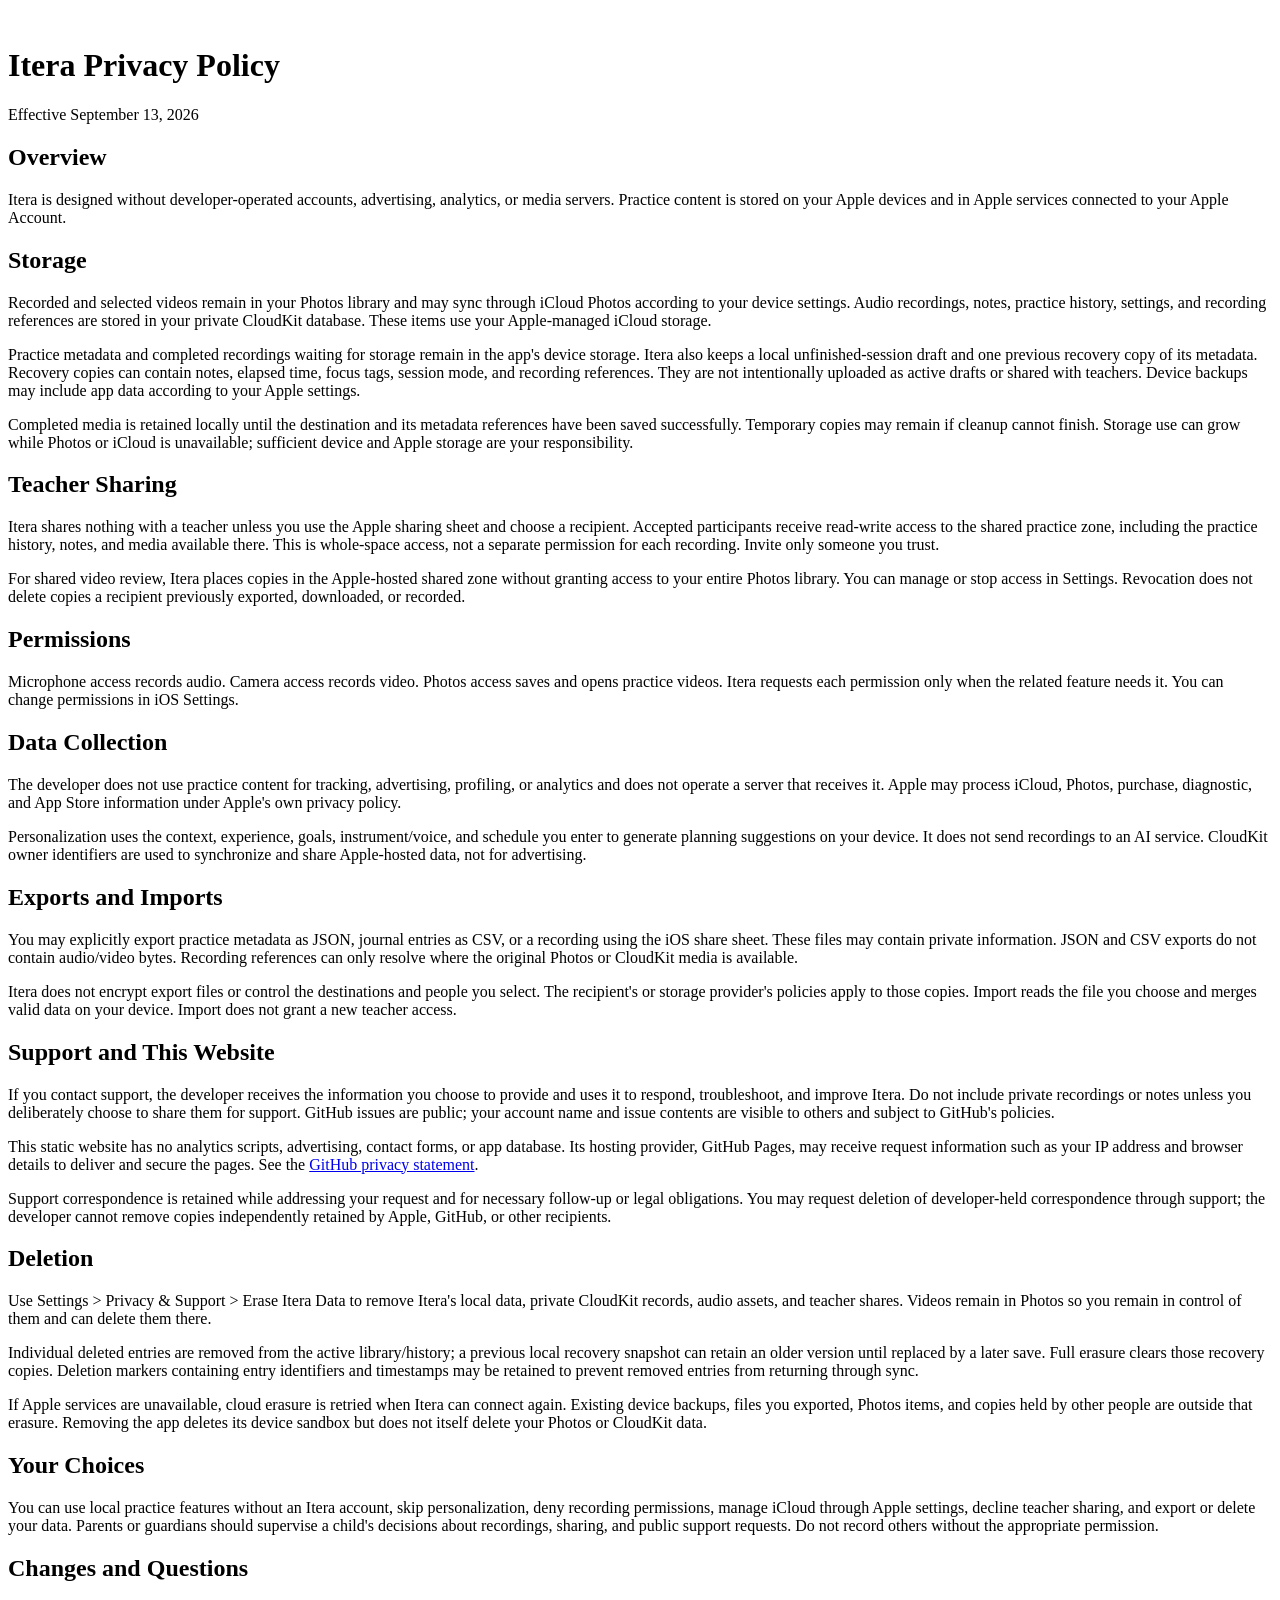
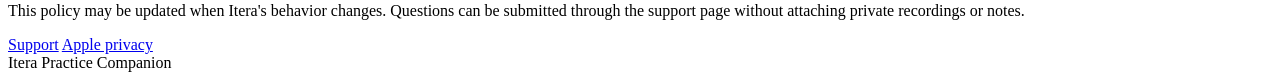
==== privacy.html @ e4d61f4f "Update Itera privacy.html" ====
<!doctype html>
<html lang="en">
<head>
  <meta charset="utf-8">
  <meta name="viewport" content="width=device-width, initial-scale=1">
  <title>Itera Privacy Policy</title>
  <meta name="description" content="How Itera handles practice notes, recordings, recovery drafts, exports, iCloud, and teacher sharing.">
  <link rel="stylesheet" href="styles.css">
</head>
<body>
  <header>
    <div class="brand">
      <img src="icon.png" alt="">
      <div>
        <h1>Itera Privacy Policy</h1>
        <p class="subtitle">Effective September 13, 2026</p>
      </div>
    </div>
  </header>
  <main>
    <section>
      <h2>Overview</h2>
      <p>Itera is designed without developer-operated accounts, advertising, analytics, or media servers. Practice content is stored on your Apple devices and in Apple services connected to your Apple Account.</p>
    </section>
    <section>
      <h2>Storage</h2>
      <p>Recorded and selected videos remain in your Photos library and may sync through iCloud Photos according to your device settings. Audio recordings, notes, practice history, settings, and recording references are stored in your private CloudKit database. These items use your Apple-managed iCloud storage.</p>
      <p>Practice metadata and completed recordings waiting for storage remain in the app's device storage. Itera also keeps a local unfinished-session draft and one previous recovery copy of its metadata. Recovery copies can contain notes, elapsed time, focus tags, session mode, and recording references. They are not intentionally uploaded as active drafts or shared with teachers. Device backups may include app data according to your Apple settings.</p>
      <p>Completed media is retained locally until the destination and its metadata references have been saved successfully. Temporary copies may remain if cleanup cannot finish. Storage use can grow while Photos or iCloud is unavailable; sufficient device and Apple storage are your responsibility.</p>
    </section>
    <section>
      <h2>Teacher Sharing</h2>
      <p>Itera shares nothing with a teacher unless you use the Apple sharing sheet and choose a recipient. Accepted participants receive read-write access to the shared practice zone, including the practice history, notes, and media available there. This is whole-space access, not a separate permission for each recording. Invite only someone you trust.</p>
      <p>For shared video review, Itera places copies in the Apple-hosted shared zone without granting access to your entire Photos library. You can manage or stop access in Settings. Revocation does not delete copies a recipient previously exported, downloaded, or recorded.</p>
    </section>
    <section>
      <h2>Permissions</h2>
      <p>Microphone access records audio. Camera access records video. Photos access saves and opens practice videos. Itera requests each permission only when the related feature needs it. You can change permissions in iOS Settings.</p>
    </section>
    <section>
      <h2>Data Collection</h2>
      <p>The developer does not use practice content for tracking, advertising, profiling, or analytics and does not operate a server that receives it. Apple may process iCloud, Photos, purchase, diagnostic, and App Store information under Apple's own privacy policy.</p>
      <p>Personalization uses the context, experience, goals, instrument/voice, and schedule you enter to generate planning suggestions on your device. It does not send recordings to an AI service. CloudKit owner identifiers are used to synchronize and share Apple-hosted data, not for advertising.</p>
    </section>
    <section>
      <h2>Exports and Imports</h2>
      <p>You may explicitly export practice metadata as JSON, journal entries as CSV, or a recording using the iOS share sheet. These files may contain private information. JSON and CSV exports do not contain audio/video bytes. Recording references can only resolve where the original Photos or CloudKit media is available.</p>
      <p>Itera does not encrypt export files or control the destinations and people you select. The recipient's or storage provider's policies apply to those copies. Import reads the file you choose and merges valid data on your device. Import does not grant a new teacher access.</p>
    </section>
    <section>
      <h2>Support and This Website</h2>
      <p>If you contact support, the developer receives the information you choose to provide and uses it to respond, troubleshoot, and improve Itera. Do not include private recordings or notes unless you deliberately choose to share them for support. GitHub issues are public; your account name and issue contents are visible to others and subject to GitHub's policies.</p>
      <p>This static website has no analytics scripts, advertising, contact forms, or app database. Its hosting provider, GitHub Pages, may receive request information such as your IP address and browser details to deliver and secure the pages. See the <a href="https://docs.github.com/en/site-policy/privacy-policies/github-general-privacy-statement">GitHub privacy statement</a>.</p>
      <p>Support correspondence is retained while addressing your request and for necessary follow-up or legal obligations. You may request deletion of developer-held correspondence through support; the developer cannot remove copies independently retained by Apple, GitHub, or other recipients.</p>
    </section>
    <section>
      <h2>Deletion</h2>
      <p>Use Settings &gt; Privacy &amp; Support &gt; Erase Itera Data to remove Itera's local data, private CloudKit records, audio assets, and teacher shares. Videos remain in Photos so you remain in control of them and can delete them there.</p>
      <p>Individual deleted entries are removed from the active library/history; a previous local recovery snapshot can retain an older version until replaced by a later save. Full erasure clears those recovery copies. Deletion markers containing entry identifiers and timestamps may be retained to prevent removed entries from returning through sync.</p>
      <p>If Apple services are unavailable, cloud erasure is retried when Itera can connect again. Existing device backups, files you exported, Photos items, and copies held by other people are outside that erasure. Removing the app deletes its device sandbox but does not itself delete your Photos or CloudKit data.</p>
    </section>
    <section>
      <h2>Your Choices</h2>
      <p>You can use local practice features without an Itera account, skip personalization, deny recording permissions, manage iCloud through Apple settings, decline teacher sharing, and export or delete your data. Parents or guardians should supervise a child's decisions about recordings, sharing, and public support requests. Do not record others without the appropriate permission.</p>
    </section>
    <section>
      <h2>Changes and Questions</h2>
      <p>This policy may be updated when Itera's behavior changes. Questions can be submitted through the support page without attaching private recordings or notes.</p>
      <div class="actions">
        <a href="./">Support</a>
        <a href="https://www.apple.com/legal/privacy/">Apple privacy</a>
      </div>
    </section>
  </main>
  <footer>Itera Practice Companion</footer>
</body>
</html>
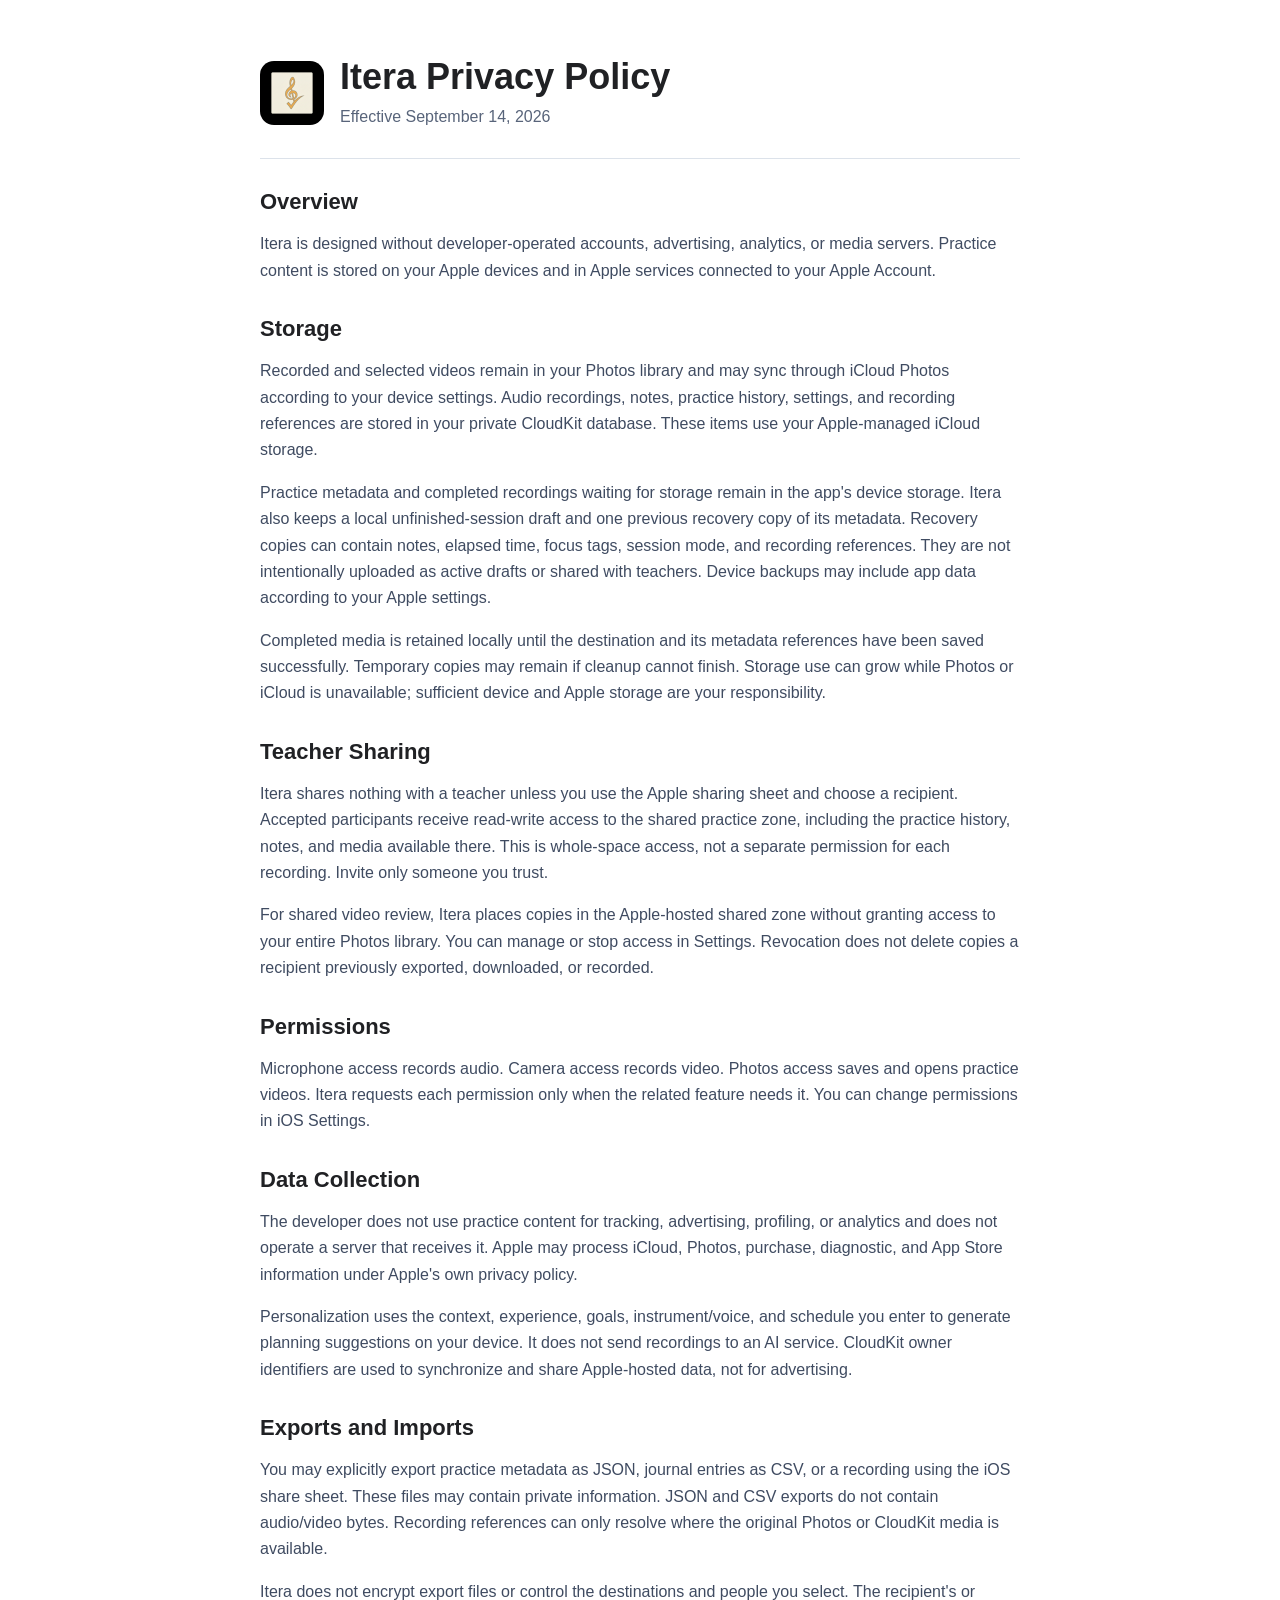
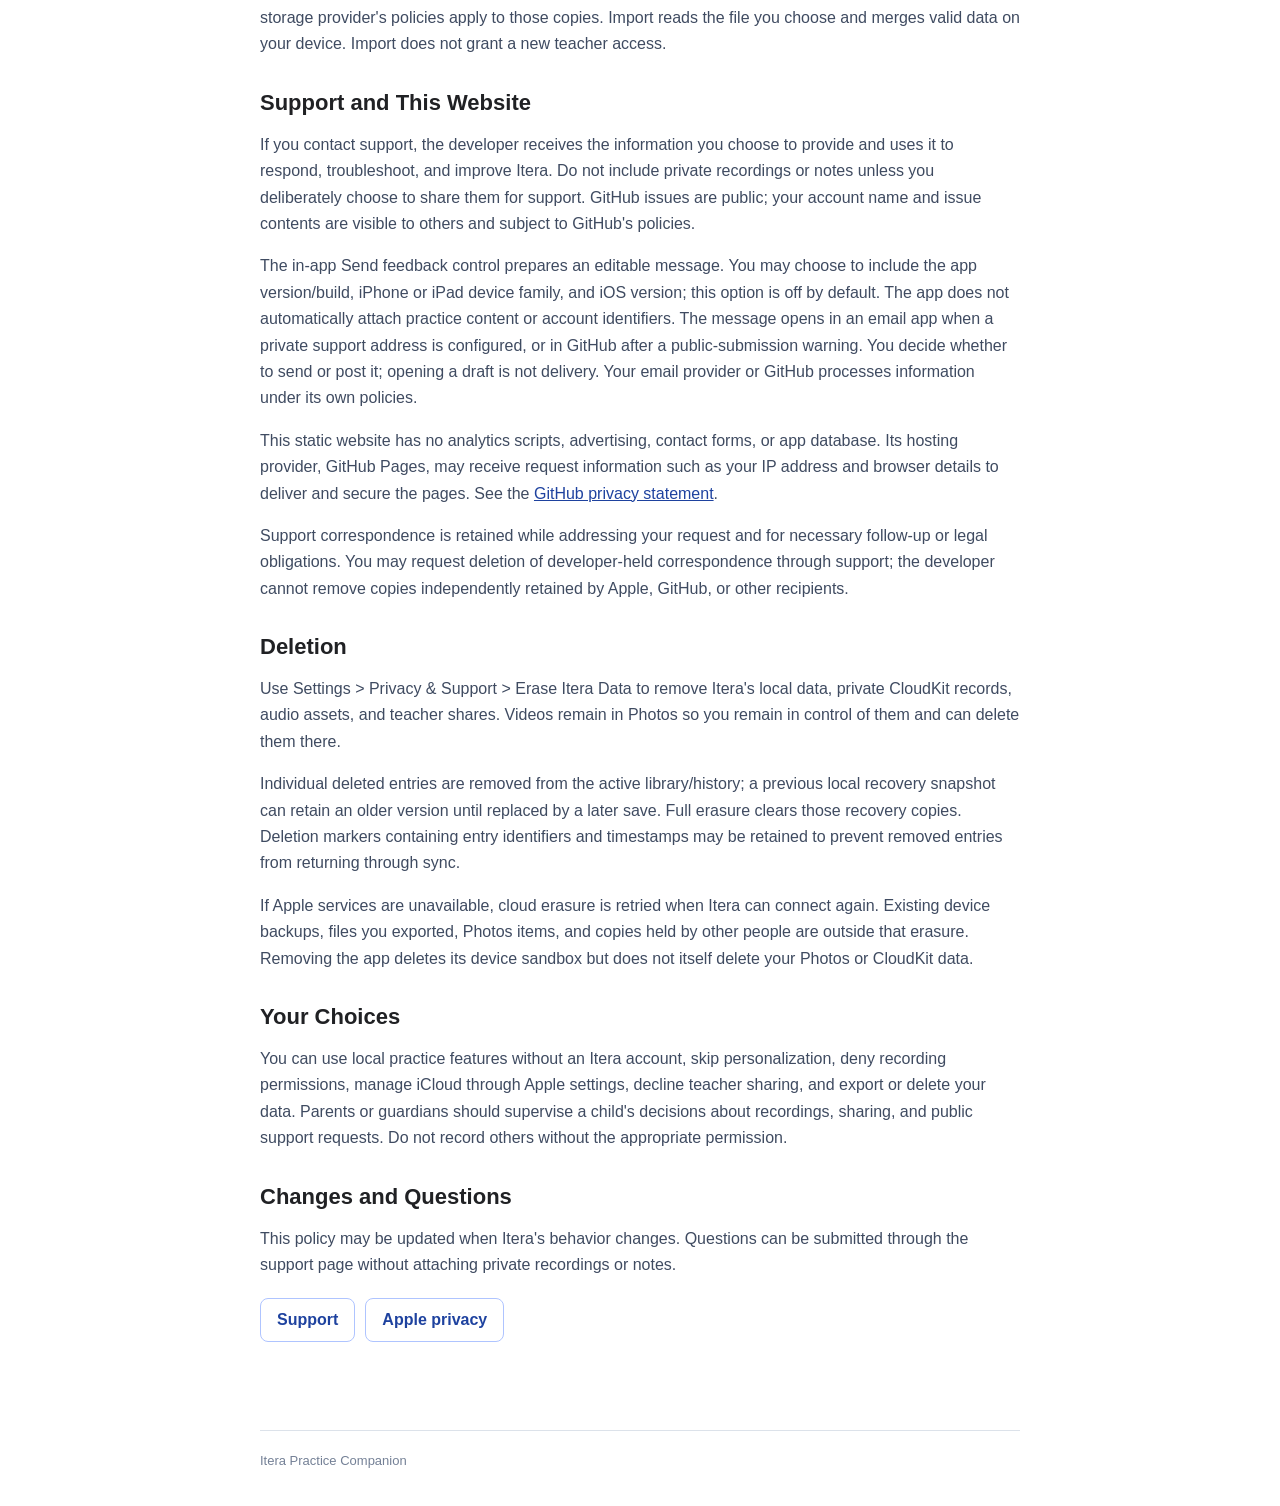
==== commit 0a2055a8: "Update Itera privacy.html" ====
--- a/privacy.html
+++ b/privacy.html
@@ -13,7 +13,7 @@
       <img src="icon.png" alt="">
       <div>
         <h1>Itera Privacy Policy</h1>
-        <p class="subtitle">Effective September 13, 2026</p>
+        <p class="subtitle">Effective September 14, 2026</p>
       </div>
     </div>
   </header>
@@ -50,6 +50,7 @@
     <section>
       <h2>Support and This Website</h2>
       <p>If you contact support, the developer receives the information you choose to provide and uses it to respond, troubleshoot, and improve Itera. Do not include private recordings or notes unless you deliberately choose to share them for support. GitHub issues are public; your account name and issue contents are visible to others and subject to GitHub's policies.</p>
+      <p>The in-app Send feedback control prepares an editable message. You may choose to include the app version/build, iPhone or iPad device family, and iOS version; this option is off by default. The app does not automatically attach practice content or account identifiers. The message opens in an email app when a private support address is configured, or in GitHub after a public-submission warning. You decide whether to send or post it; opening a draft is not delivery. Your email provider or GitHub processes information under its own policies.</p>
       <p>This static website has no analytics scripts, advertising, contact forms, or app database. Its hosting provider, GitHub Pages, may receive request information such as your IP address and browser details to deliver and secure the pages. See the <a href="https://docs.github.com/en/site-policy/privacy-policies/github-general-privacy-statement">GitHub privacy statement</a>.</p>
       <p>Support correspondence is retained while addressing your request and for necessary follow-up or legal obligations. You may request deletion of developer-held correspondence through support; the developer cannot remove copies independently retained by Apple, GitHub, or other recipients.</p>
     </section>
--- a/styles.css
+++ b/styles.css
@@ -0,0 +1,132 @@
+:root {
+  color-scheme: light;
+  font-family: -apple-system, BlinkMacSystemFont, "SF Pro Text", "Segoe UI", sans-serif;
+  color: #202124;
+  background: #ffffff;
+  letter-spacing: 0;
+}
+
+* {
+  box-sizing: border-box;
+}
+
+body {
+  margin: 0;
+  background: #ffffff;
+}
+
+header,
+main,
+footer {
+  width: min(760px, calc(100% - 40px));
+  margin: 0 auto;
+}
+
+header {
+  padding: 56px 0 28px;
+  border-bottom: 1px solid #dce2ea;
+}
+
+.brand {
+  display: flex;
+  align-items: center;
+  gap: 16px;
+}
+
+.brand img {
+  width: 64px;
+  height: 64px;
+  border-radius: 14px;
+}
+
+h1,
+h2 {
+  font-family: inherit;
+}
+
+h1 {
+  margin: 0;
+  font-size: 36px;
+  overflow-wrap: anywhere;
+  letter-spacing: 0;
+}
+
+.subtitle {
+  margin: 6px 0 0;
+  color: #58647a;
+}
+
+main {
+  padding: 30px 0 56px;
+}
+
+section {
+  margin: 0 0 32px;
+}
+
+h2 {
+  margin: 0 0 10px;
+  font-size: 22px;
+  letter-spacing: 0;
+}
+
+p,
+li {
+  color: #3f4b61;
+  line-height: 1.65;
+}
+
+ul {
+  padding-left: 22px;
+}
+
+a {
+  color: #1e429f;
+}
+
+.actions {
+  display: flex;
+  flex-wrap: wrap;
+  gap: 10px;
+  margin-top: 20px;
+}
+
+.actions a {
+  min-height: 44px;
+  display: inline-flex;
+  align-items: center;
+  padding: 0 16px;
+  border: 1px solid #afc4ff;
+  border-radius: 8px;
+  background: #fff;
+  font-weight: 700;
+  text-decoration: none;
+}
+
+footer {
+  padding: 22px 0 38px;
+  border-top: 1px solid #dce2ea;
+  color: #748096;
+  font-size: 13px;
+}
+
+nav { width: min(760px, calc(100% - 40px)); margin: 0 auto; display: flex; flex-wrap: wrap; gap: 8px 24px; padding: 14px 0; border-bottom: 1px solid #e3e3e3; }
+nav a { padding: 10px 0; text-underline-offset: 4px; }
+details { border-bottom: 1px solid #e3e3e3; padding: 4px 0; }
+summary { padding: 18px 0; cursor: pointer; font-weight: 600; line-height: 1.5; }
+details p { margin-top: 0; }
+section { scroll-margin-top: 24px; }
+a, p, li { overflow-wrap: anywhere; }
+:focus-visible { outline: 3px solid #087a55; outline-offset: 5px; }
+.skip { position: absolute; top: -100px; left: 20px; padding: 12px; background: white; }
+.skip:focus { top: 12px; }
+
+@media (max-width: 520px) {
+  header {
+    padding-top: 36px;
+  }
+
+  h1 {
+    font-size: 30px;
+  }
+}
